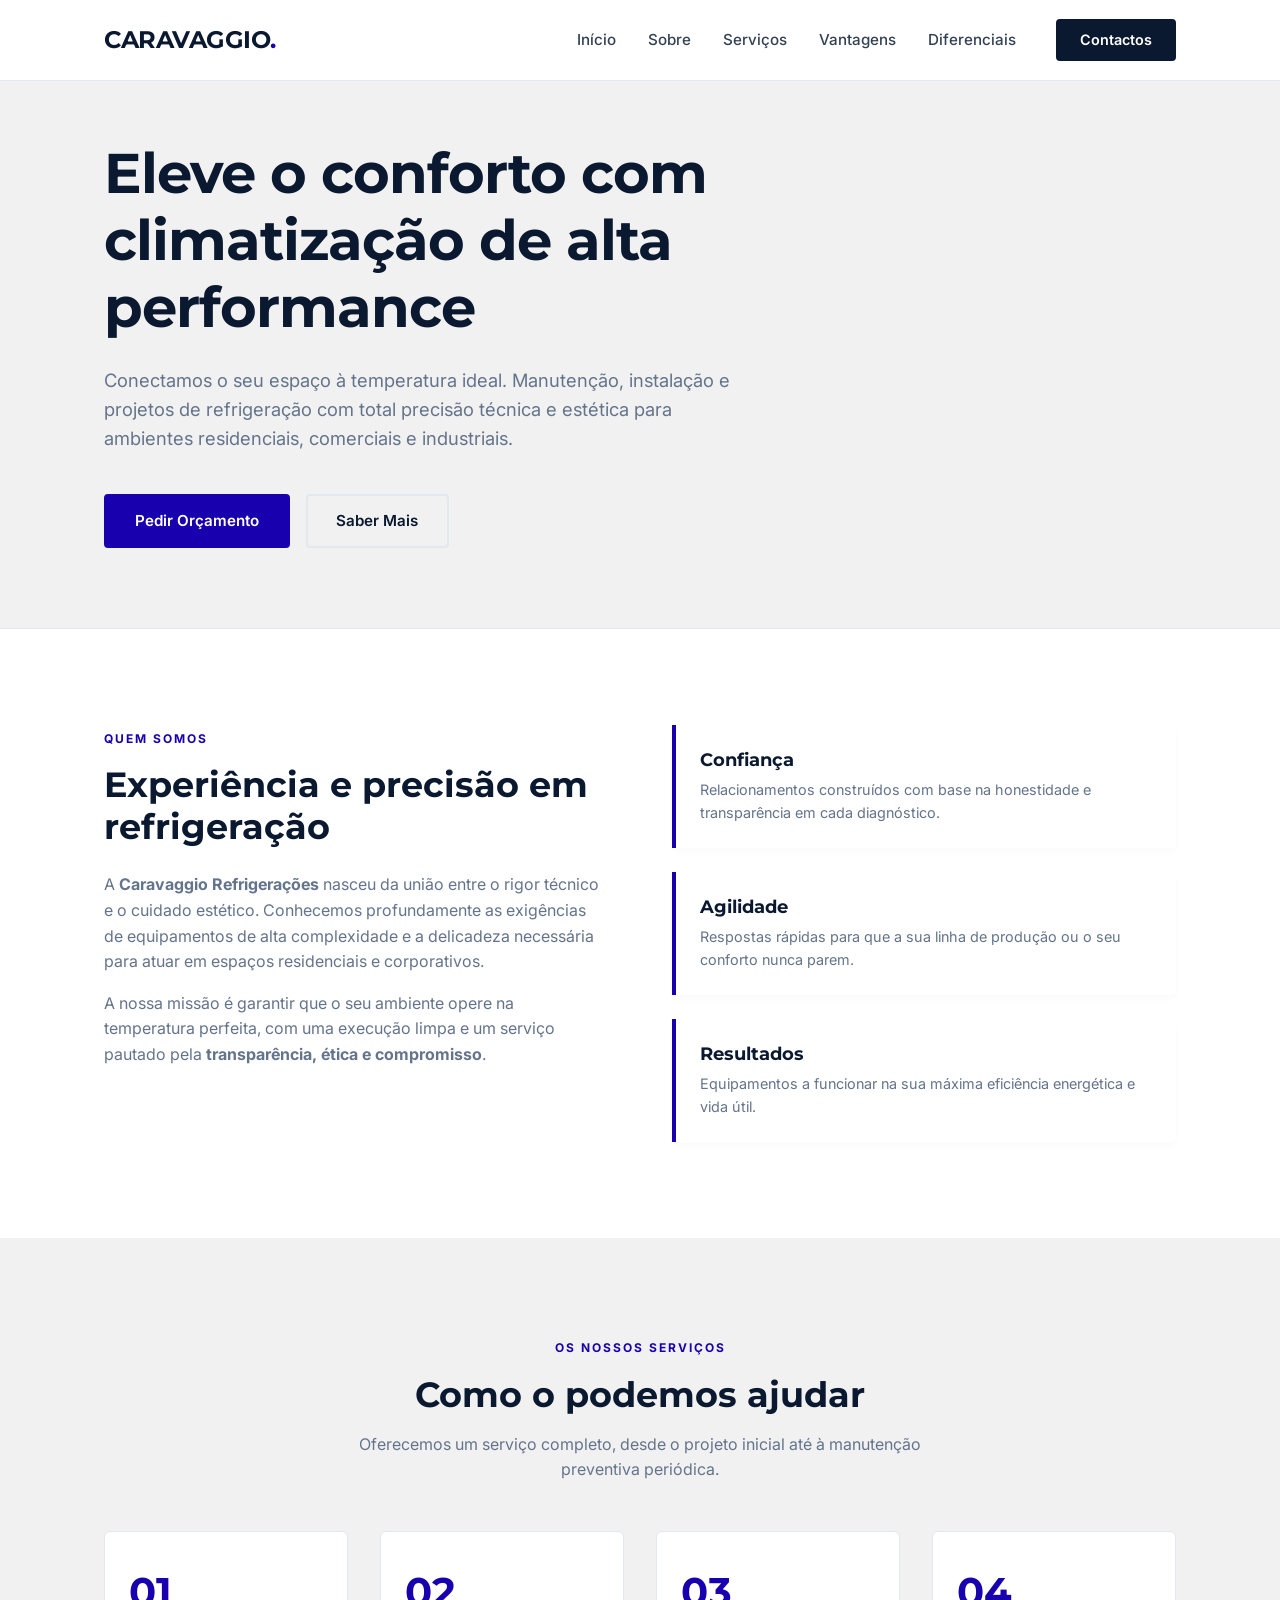
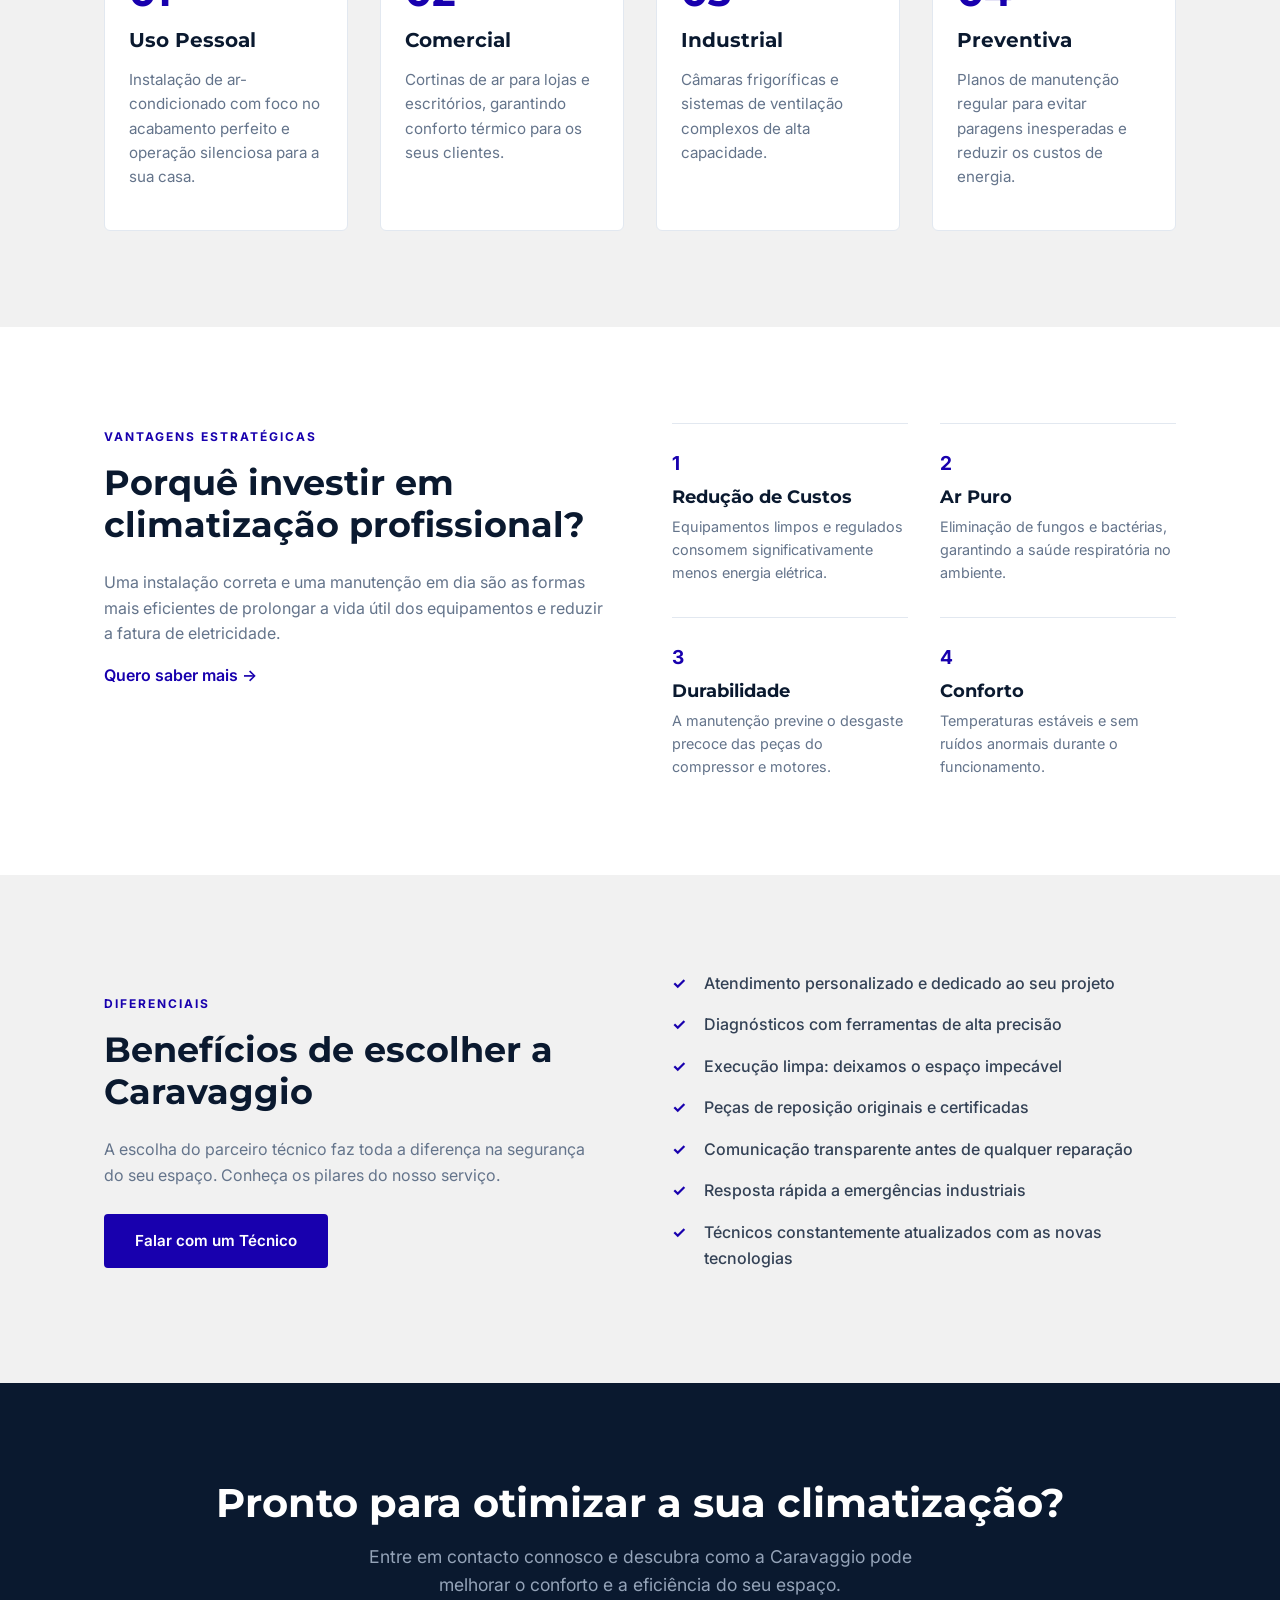
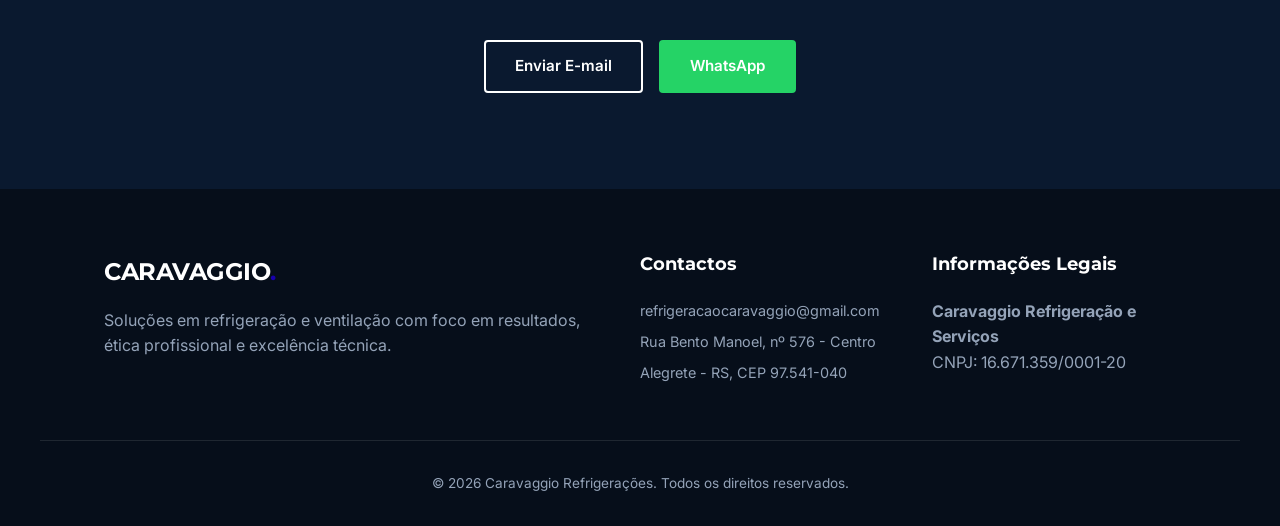
==== index.html @ f985c228 "Add files via upload" ====
<!DOCTYPE html>
<html lang="pt-PT">
<head>
    <meta charset="UTF-8">
    <meta name="viewport" content="width=device-width, initial-scale=1.0">
    <title>Caravaggio Refrigerações | Soluções em Climatização</title>
    <link rel="preconnect" href="https://fonts.googleapis.com">
    <link rel="preconnect" href="https://fonts.gstatic.com" crossorigin>
    <link href="https://fonts.googleapis.com/css2?family=Inter:wght@300;400;500;600&family=Montserrat:wght@500;600;700&display=swap" rel="stylesheet">
    <link rel="stylesheet" href="style.css">
</head>
<body>

    <header class="header" id="header">
        <div class="container header-inner">
            <a href="#" class="logo">CARAVAGGIO<span>.</span></a>
            
            <nav class="navbar" id="navbar">
                <ul class="nav-links">
                    <li><a href="#inicio">Início</a></li>
                    <li><a href="#sobre">Sobre</a></li>
                    <li><a href="#servicos">Serviços</a></li>
                    <li><a href="#vantagens">Vantagens</a></li>
                    <li><a href="#diferenciais">Diferenciais</a></li>
                </ul>
                <a href="https://wa.me/5599460862" target="_blank" class="btn-contact-header">Contactos</a>
            </nav>

            <button class="menu-toggle" id="menu-toggle" aria-label="Abrir menu">
                <span></span>
                <span></span>
                <span></span>
            </button>
        </div>
    </header>

    <section class="hero" id="inicio">
        <div class="container hero-container">
            <div class="hero-content">
                <h1>Eleve o conforto com climatização de alta performance</h1>
                <p>Conectamos o seu espaço à temperatura ideal. Manutenção, instalação e projetos de refrigeração com total precisão técnica e estética para ambientes residenciais, comerciais e industriais.</p>
                <div class="hero-buttons">
                    <a href="https://wa.me/5599460862" target="_blank" class="btn btn-primary">Pedir Orçamento</a>
                    <a href="#sobre" class="btn btn-outline">Saber Mais</a>
                </div>
            </div>
        </div>
    </section>

    <section class="sobre section-padding" id="sobre">
        <div class="container grid-1-1">
            <div class="sobre-text">
                <span class="tag">QUEM SOMOS</span>
                <h2>Experiência e precisão em refrigeração</h2>
                <p>A <strong>Caravaggio Refrigerações</strong> nasceu da união entre o rigor técnico e o cuidado estético. Conhecemos profundamente as exigências de equipamentos de alta complexidade e a delicadeza necessária para atuar em espaços residenciais e corporativos.</p>
                <p>A nossa missão é garantir que o seu ambiente opere na temperatura perfeita, com uma execução limpa e um serviço pautado pela <strong>transparência, ética e compromisso</strong>.</p>
            </div>
            <div class="sobre-cards">
                <div class="mini-card">
                    <h3>Confiança</h3>
                    <p>Relacionamentos construídos com base na honestidade e transparência em cada diagnóstico.</p>
                </div>
                <div class="mini-card">
                    <h3>Agilidade</h3>
                    <p>Respostas rápidas para que a sua linha de produção ou o seu conforto nunca parem.</p>
                </div>
                <div class="mini-card">
                    <h3>Resultados</h3>
                    <p>Equipamentos a funcionar na sua máxima eficiência energética e vida útil.</p>
                </div>
            </div>
        </div>
    </section>

    <section class="servicos section-padding bg-light" id="servicos">
        <div class="container">
            <div class="section-header text-center">
                <span class="tag">OS NOSSOS SERVIÇOS</span>
                <h2>Como o podemos ajudar</h2>
                <p>Oferecemos um serviço completo, desde o projeto inicial até à manutenção preventiva periódica.</p>
            </div>
            <div class="grid-4">
                <div class="card-num">
                    <span class="num">01</span>
                    <h3>Uso Pessoal</h3>
                    <p>Instalação de ar-condicionado com foco no acabamento perfeito e operação silenciosa para a sua casa.</p>
                </div>
                <div class="card-num">
                    <span class="num">02</span>
                    <h3>Comercial</h3>
                    <p>Cortinas de ar para lojas e escritórios, garantindo conforto térmico para os seus clientes.</p>
                </div>
                <div class="card-num">
                    <span class="num">03</span>
                    <h3>Industrial</h3>
                    <p>Câmaras frigoríficas e sistemas de ventilação complexos de alta capacidade.</p>
                </div>
                <div class="card-num">
                    <span class="num">04</span>
                    <h3>Preventiva</h3>
                    <p>Planos de manutenção regular para evitar paragens inesperadas e reduzir os custos de energia.</p>
                </div>
            </div>
        </div>
    </section>

    <section class="vantagens section-padding" id="vantagens">
        <div class="container grid-1-1">
            <div class="vantagens-text">
                <span class="tag">VANTAGENS ESTRATÉGICAS</span>
                <h2>Porquê investir em climatização profissional?</h2>
                <p>Uma instalação correta e uma manutenção em dia são as formas mais eficientes de prolongar a vida útil dos equipamentos e reduzir a fatura de eletricidade.</p>
                <a href="https://wa.me/5599460862" target="_blank" class="link-arrow">Quero saber mais &rarr;</a>
            </div>
            <div class="vantagens-grid">
                <div class="v-item">
                    <span class="v-num">1</span>
                    <h3>Redução de Custos</h3>
                    <p>Equipamentos limpos e regulados consomem significativamente menos energia elétrica.</p>
                </div>
                <div class="v-item">
                    <span class="v-num">2</span>
                    <h3>Ar Puro</h3>
                    <p>Eliminação de fungos e bactérias, garantindo a saúde respiratória no ambiente.</p>
                </div>
                <div class="v-item">
                    <span class="v-num">3</span>
                    <h3>Durabilidade</h3>
                    <p>A manutenção previne o desgaste precoce das peças do compressor e motores.</p>
                </div>
                <div class="v-item">
                    <span class="v-num">4</span>
                    <h3>Conforto</h3>
                    <p>Temperaturas estáveis e sem ruídos anormais durante o funcionamento.</p>
                </div>
            </div>
        </div>
    </section>

    <section class="diferenciais section-padding bg-light" id="diferenciais">
        <div class="container grid-1-1 align-center">
            <div class="dif-text">
                <span class="tag">DIFERENCIAIS</span>
                <h2>Benefícios de escolher a Caravaggio</h2>
                <p>A escolha do parceiro técnico faz toda a diferença na segurança do seu espaço. Conheça os pilares do nosso serviço.</p>
                <br>
                <a href="https://wa.me/5599460862" target="_blank" class="btn btn-primary">Falar com um Técnico</a>
            </div>
            <div class="dif-list-wrapper">
                <ul class="dif-list">
                    <li>Atendimento personalizado e dedicado ao seu projeto</li>
                    <li>Diagnósticos com ferramentas de alta precisão</li>
                    <li>Execução limpa: deixamos o espaço impecável</li>
                    <li>Peças de reposição originais e certificadas</li>
                    <li>Comunicação transparente antes de qualquer reparação</li>
                    <li>Resposta rápida a emergências industriais</li>
                    <li>Técnicos constantemente atualizados com as novas tecnologias</li>
                </ul>
            </div>
        </div>
    </section>

    <section class="cta-bottom section-padding">
        <div class="container text-center">
            <h2>Pronto para otimizar a sua climatização?</h2>
            <p>Entre em contacto connosco e descubra como a Caravaggio pode melhorar o conforto e a eficiência do seu espaço.</p>
            <div class="cta-buttons center">
                <a href="mailto:refrigeracaocaravaggio@gmail.com" class="btn btn-outline-white">Enviar E-mail</a>
                <a href="https://wa.me/5599460862" target="_blank" class="btn btn-whatsapp">WhatsApp</a>
            </div>
        </div>
    </section>

    <footer class="footer">
        <div class="container footer-grid">
            <div class="footer-col">
                <a href="https://www.instagram.com/caravaggio_refrigeracao/" target="_blank" class="logo-footer">CARAVAGGIO<span>.</span></a>
                <p>Soluções em refrigeração e ventilação com foco em resultados, ética profissional e excelência técnica.</p>
            </div>
            <div class="footer-col">
                <h4>Contactos</h4>
                <ul>
                    <li>refrigeracaocaravaggio@gmail.com</li>
                    <li>Rua Bento Manoel, nº 576 - Centro</li>
                    <li>Alegrete - RS, CEP 97.541-040</li>
                </ul>
            </div>
            <div class="footer-col">
                <h4>Informações Legais</h4>
                <p><strong>Caravaggio Refrigeração e Serviços</strong><br>CNPJ: 16.671.359/0001-20</p>
            </div>
        </div>
        <div class="container footer-bottom">
            <p>&copy; 2026 Caravaggio Refrigerações. Todos os direitos reservados.</p>
        </div>
    </footer>

    <script src="script.js"></script>
</body>
</html>
---- style.css ----
/* Variáveis de cor inspiradas no minimalismo industrial e ártico */
:root {
    --primary-dark: #0A192F; 
    --primary-blue: #1800AE;
    --text-main: #334155;
    --text-light: #64748B;
    --bg-white: #FFFFFF;
    --bg-light: #f1f1f1;
    --border-color: #E2E8F0;
    
    --font-heading: 'Montserrat', sans-serif;
    --font-body: 'Inter', sans-serif;
    
    --transition: all 0.3s ease;
}

* {
    margin: 0;
    padding: 0;
    box-sizing: border-box;
}

html {
    scroll-behavior: smooth;
}

body {
    font-family: var(--font-body);
    color: var(--text-main);
    line-height: 1.6;
    background-color: var(--bg-white);
}

.container {
    max-width: 1200px;
    margin: 0 auto;
    padding: 0 5%;
}

.section-padding {
    padding: 6rem 0;
}

.bg-light {
    background-color: var(--bg-light);
}

.text-center { text-align: center; }
.center { justify-content: center; }

h1, h2, h3, h4 {
    font-family: var(--font-heading);
    color: var(--primary-dark);
    line-height: 1.2;
}

.tag {
    display: inline-block;
    font-size: 0.75rem;
    font-weight: 700;
    letter-spacing: 2px;
    color: var(--primary-blue);
    text-transform: uppercase;
    margin-bottom: 1rem;
}

/* Header & Nav (Estrutura idêntica à referência) */
.header {
    position: fixed;
    top: 0;
    width: 100%;
    background-color: var(--bg-white);
    border-bottom: 1px solid var(--border-color);
    z-index: 1000;
    transition: var(--transition);
}

.header.scrolled {
    box-shadow: 0 4px 20px rgba(0,0,0,0.05);
}

.header-inner {
    display: flex;
    justify-content: space-between;
    align-items: center;
    height: 80px;
}

.logo, .logo-footer {
    font-family: var(--font-heading);
    font-size: 1.5rem;
    font-weight: 700;
    color: var(--primary-dark);
    text-decoration: none;
    letter-spacing: -0.5px;
}

.logo span, .logo-footer span {
    color: var(--primary-blue);
}

.navbar {
    display: flex;
    align-items: center;
    gap: 2.5rem;
}

.nav-links {
    display: flex;
    list-style: none;
    gap: 2rem;
}

.nav-links a {
    text-decoration: none;
    color: var(--text-main);
    font-weight: 500;
    font-size: 0.95rem;
    transition: var(--transition);
}

.nav-links a:hover {
    color: var(--primary-blue);
}

/* Botões */
.btn {
    display: inline-flex;
    align-items: center;
    justify-content: center;
    padding: 0.8rem 1.8rem;
    border-radius: 4px;
    font-weight: 600;
    text-decoration: none;
    transition: var(--transition);
    font-size: 0.95rem;
}

.btn-contact-header {
    background-color: var(--primary-dark);
    color: var(--bg-white);
    padding: 0.6rem 1.5rem;
    border-radius: 4px;
    text-decoration: none;
    font-weight: 600;
    font-size: 0.9rem;
    transition: var(--transition);
}

.btn-contact-header:hover {
    background-color: var(--primary-blue);
}

.btn-primary {
    background-color: var(--primary-blue);
    color: var(--bg-white);
    border: 2px solid var(--primary-blue);
}

.btn-primary:hover {
    background-color: #006b85;
    border-color: #006b85;
}

.btn-outline {
    background-color: transparent;
    color: var(--primary-dark);
    border: 2px solid var(--border-color);
}

.btn-outline:hover {
    border-color: var(--primary-dark);
}

.btn-outline-white {
    background-color: transparent;
    color: var(--bg-white);
    border: 2px solid var(--bg-white);
}

.btn-outline-white:hover {
    background-color: var(--bg-white);
    color: var(--primary-dark);
}

.btn-whatsapp {
    background-color: #25D366;
    color: white;
    border: 2px solid #25D366;
}

.btn-whatsapp:hover {
    background-color: #1ebc59;
    border-color: #1ebc59;
}

.link-arrow {
    color: var(--primary-blue);
    text-decoration: none;
    font-weight: 600;
    display: inline-block;
    margin-top: 1rem;
}

.link-arrow:hover {
    text-decoration: underline;
}

/* Menu Hamburger */
.menu-toggle {
    display: none;
    flex-direction: column;
    justify-content: space-between;
    width: 30px;
    height: 21px;
    background: transparent;
    border: none;
    cursor: pointer;
    z-index: 1001;
}

.menu-toggle span {
    width: 100%;
    height: 3px;
    background-color: var(--primary-dark);
    transition: var(--transition);
    border-radius: 2px;
}

/* Hero */
.hero {
    padding-top: 140px;
    padding-bottom: 80px;
    background-color: var(--bg-light);
    border-bottom: 1px solid var(--border-color);
}

.hero-content {
    max-width: 800px;
}

.hero h1 {
    font-size: 3.5rem;
    margin-bottom: 1.5rem;
    letter-spacing: -1px;
}

.hero p {
    font-size: 1.15rem;
    color: var(--text-light);
    margin-bottom: 2.5rem;
    max-width: 650px;
}

.hero-buttons {
    display: flex;
    gap: 1rem;
}

/* Grids Gerais */
.grid-1-1 {
    display: grid;
    grid-template-columns: 1fr 1fr;
    gap: 4rem;
}

.grid-4 {
    display: grid;
    grid-template-columns: repeat(4, 1fr);
    gap: 2rem;
    margin-top: 3rem;
}

.align-center {
    align-items: center;
}

/* Seção Sobre */
.sobre-text h2 {
    font-size: 2.2rem;
    margin-bottom: 1.5rem;
}

.sobre-text p {
    color: var(--text-light);
    margin-bottom: 1rem;
}

.sobre-cards {
    display: flex;
    flex-direction: column;
    gap: 1.5rem;
}

.mini-card {
    background: var(--bg-white);
    padding: 1.5rem;
    border-left: 4px solid var(--primary-blue);
    box-shadow: 0 4px 6px rgba(0,0,0,0.02);
    border-radius: 0 4px 4px 0;
}

.mini-card h3 {
    font-size: 1.1rem;
    margin-bottom: 0.5rem;
}

.mini-card p {
    font-size: 0.9rem;
    color: var(--text-light);
}

/* Serviços (O Nosso Processo) */
.section-header h2 {
    font-size: 2.2rem;
    margin-bottom: 1rem;
}

.section-header p {
    color: var(--text-light);
    max-width: 600px;
    margin: 0 auto;
}

.card-num {
    background: var(--bg-white);
    padding: 2.5rem 1.5rem;
    border: 1px solid var(--border-color);
    border-radius: 6px;
    transition: var(--transition);
}

.card-num:hover {
    transform: translateY(-5px);
    box-shadow: 0 10px 30px rgba(0,0,0,0.05);
}

.card-num .num {
    display: block;
    font-family: var(--font-heading);
    font-size: 2.5rem;
    font-weight: 700;
    color: var(--primary-blue);
    margin-bottom: 1rem;
    line-height: 1;
}

.card-num h3 {
    font-size: 1.25rem;
    margin-bottom: 1rem;
}

.card-num p {
    font-size: 0.95rem;
    color: var(--text-light);
}

/* Vantagens */
.vantagens-text h2 {
    font-size: 2.2rem;
    margin-bottom: 1.5rem;
}

.vantagens-text p {
    color: var(--text-light);
}

.vantagens-grid {
    display: grid;
    grid-template-columns: 1fr 1fr;
    gap: 2rem;
}

.v-item {
    border-top: 1px solid var(--border-color);
    padding-top: 1.5rem;
}

.v-num {
    color: var(--primary-blue);
    font-weight: 700;
    font-size: 1.2rem;
    display: block;
    margin-bottom: 0.5rem;
}

.v-item h3 {
    font-size: 1.1rem;
    margin-bottom: 0.5rem;
}

.v-item p {
    font-size: 0.9rem;
    color: var(--text-light);
}

/* Diferenciais */
.dif-text h2 {
    font-size: 2.2rem;
    margin-bottom: 1.5rem;
}

.dif-text p {
    color: var(--text-light);
}

.dif-list {
    list-style: none;
}

.dif-list li {
    position: relative;
    padding-left: 2rem;
    margin-bottom: 1rem;
    font-weight: 500;
    color: var(--text-main);
}

.dif-list li::before {
    content: "✓";
    position: absolute;
    left: 0;
    color: var(--primary-blue);
    font-weight: bold;
}

/* CTA Bottom */
.cta-bottom {
    background-color: var(--primary-dark);
    color: var(--bg-white);
}

.cta-bottom h2 {
    color: var(--bg-white);
    font-size: 2.5rem;
    margin-bottom: 1rem;
}

.cta-bottom p {
    color: #94A3B8;
    max-width: 600px;
    margin: 0 auto 2.5rem auto;
    font-size: 1.1rem;
}

.cta-buttons {
    display: flex;
    gap: 1rem;
}

/* Footer */
.footer {
    background-color: #060e1a;
    color: #94A3B8;
    padding: 4rem 0 2rem;
}

.footer-grid {
    display: grid;
    grid-template-columns: 2fr 1fr 1fr;
    gap: 3rem;
    margin-bottom: 3rem;
}

.logo-footer {
    color: var(--bg-white);
    display: block;
    margin-bottom: 1rem;
}

.footer-col h4 {
    color: var(--bg-white);
    font-size: 1.1rem;
    margin-bottom: 1.5rem;
}

.footer-col ul {
    list-style: none;
}

.footer-col ul li {
    margin-bottom: 0.5rem;
    font-size: 0.9rem;
}

.legal-links {
    margin-top: 1rem;
    display: flex;
    gap: 1rem;
}

.legal-links a {
    color: #94A3B8;
    text-decoration: none;
    font-size: 0.85rem;
}

.legal-links a:hover {
    color: var(--bg-white);
}

.footer-bottom {
    border-top: 1px solid rgba(255,255,255,0.1);
    padding-top: 2rem;
    text-align: center;
    font-size: 0.85rem;
}

/* Responsividade (Foco no Mobile Menu) */
@media (max-width: 992px) {
    .grid-1-1, .grid-4 {
        grid-template-columns: 1fr;
    }
    
    .grid-4 {
        grid-template-columns: 1fr 1fr;
    }

    .hero h1 {
        font-size: 2.8rem;
    }
    
    .footer-grid {
        grid-template-columns: 1fr;
    }
}

@media (max-width: 768px) {
    .menu-toggle {
        display: flex;
    }

    .navbar {
        position: fixed;
        top: 80px;
        left: -100%;
        width: 100%;
        height: calc(100vh - 80px);
        background-color: var(--bg-white);
        flex-direction: column;
        justify-content: flex-start;
        padding-top: 2rem;
        transition: var(--transition);
        gap: 2rem;
        border-top: 1px solid var(--border-color);
    }

    .navbar.active {
        left: 0;
    }

    .nav-links {
        flex-direction: column;
        align-items: center;
        gap: 1.5rem;
    }
    
    .nav-links a {
        font-size: 1.2rem;
    }

    .grid-4 {
        grid-template-columns: 1fr;
    }

    .hero-buttons {
        flex-direction: column;
    }
    
    .cta-buttons {
        flex-direction: column;
    }

    /* Animação do Hamburger */
    .menu-toggle.active span:nth-child(1) {
        transform: translateY(9px) rotate(45deg);
    }
    .menu-toggle.active span:nth-child(2) {
        opacity: 0;
    }
    .menu-toggle.active span:nth-child(3) {
        transform: translateY(-9px) rotate(-45deg);
    }
}
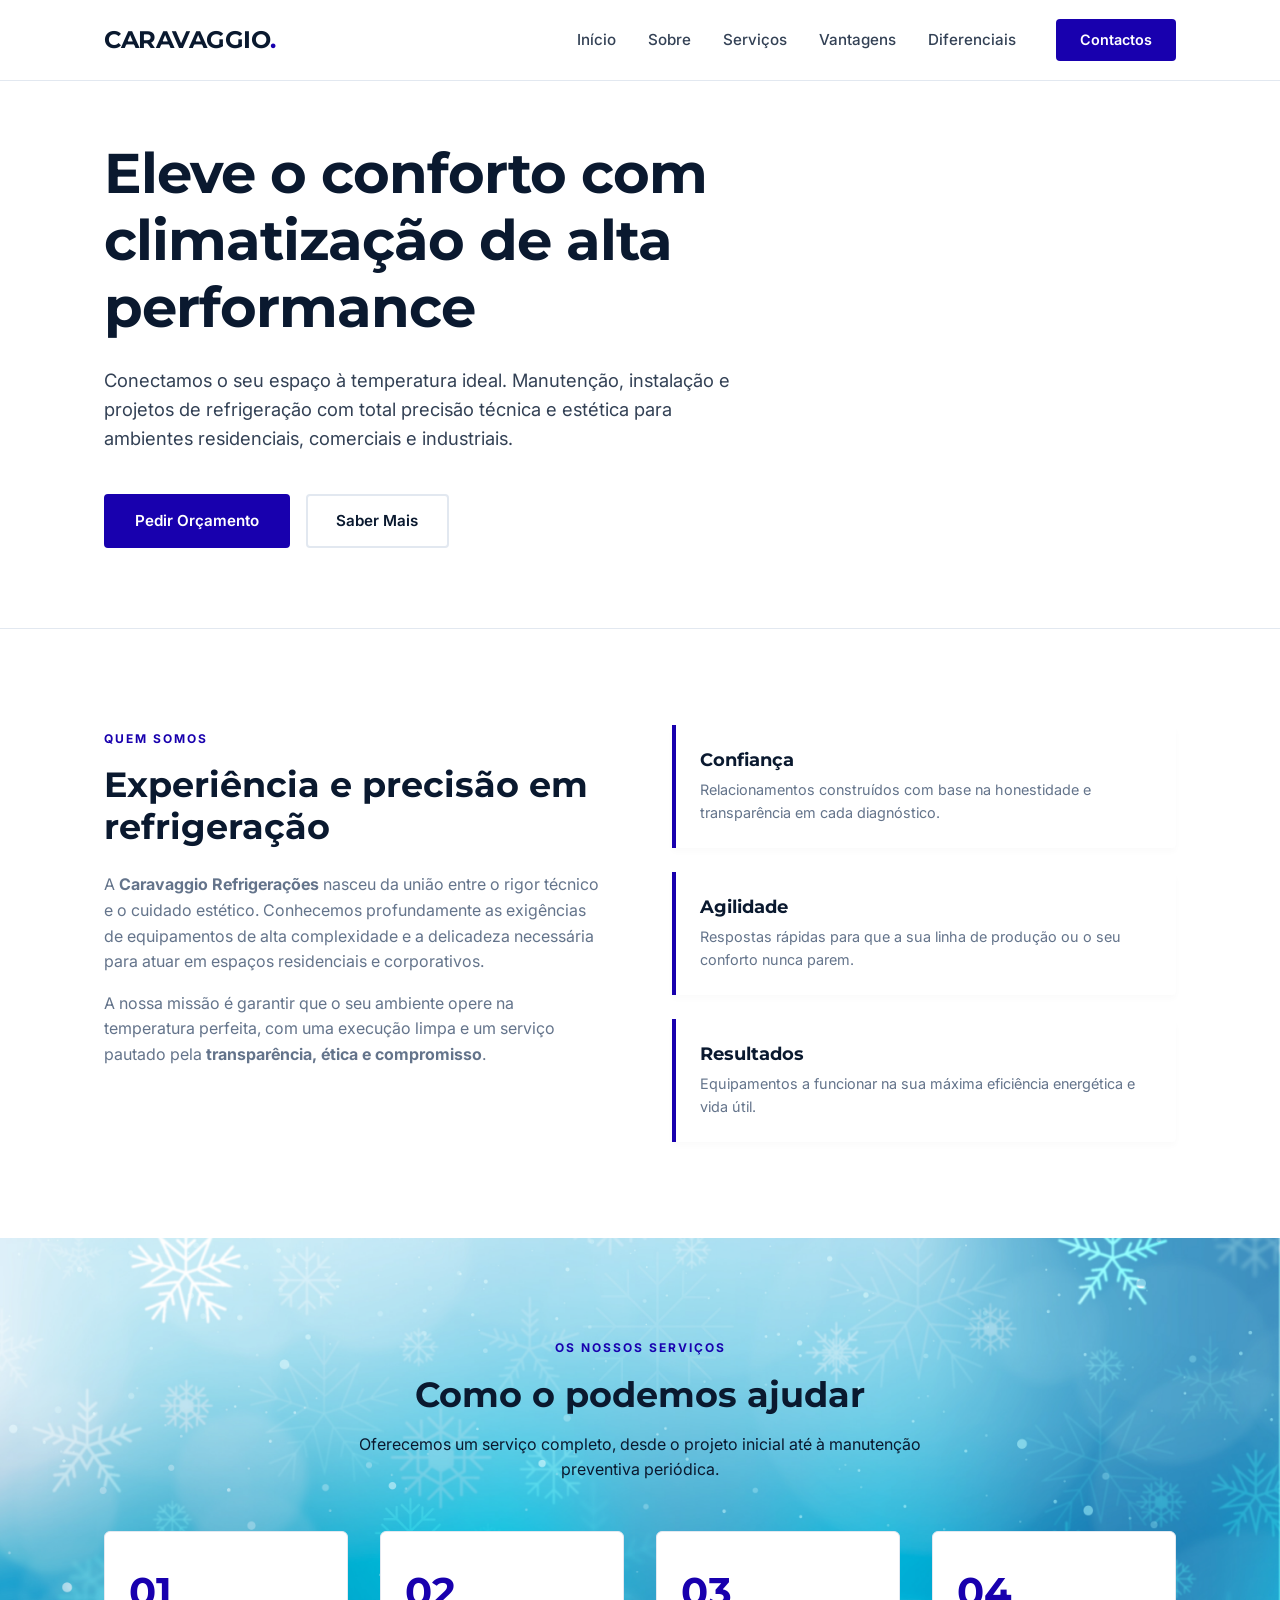
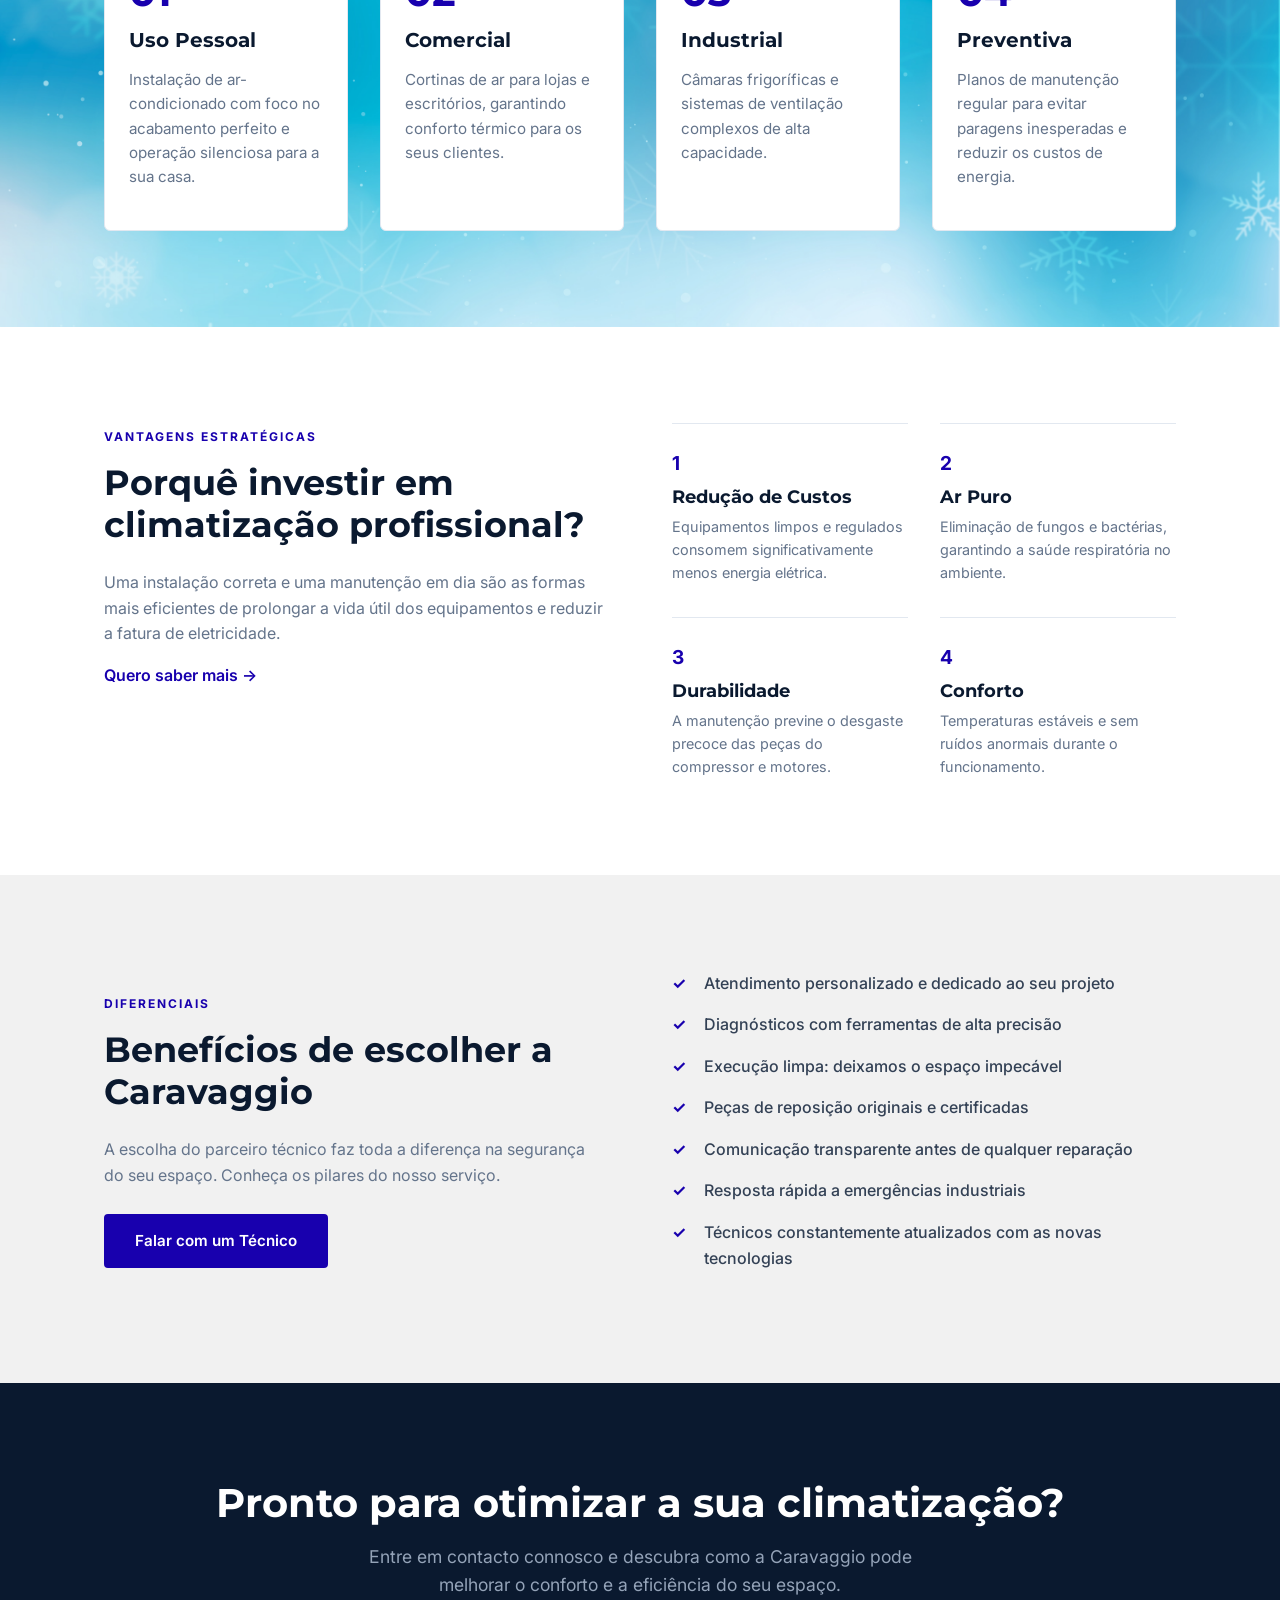
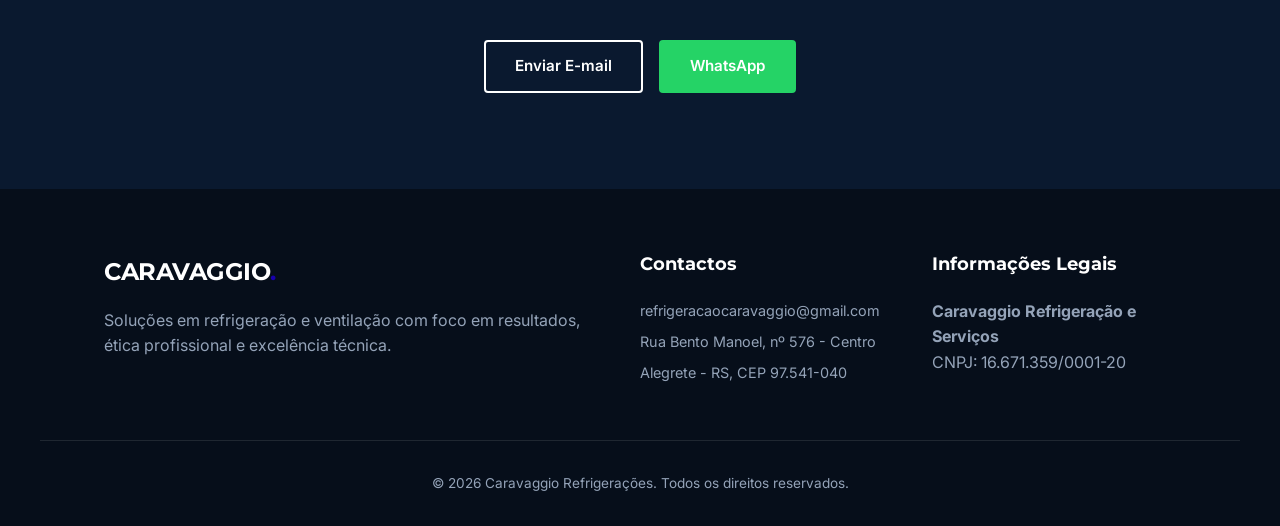
==== commit 0f0a1393: "Add Facebook domain verification meta tag Added Facebook domain verification meta tag." ====
--- a/index.html
+++ b/index.html
@@ -3,6 +3,7 @@
 <head>
     <meta charset="UTF-8">
     <meta name="viewport" content="width=device-width, initial-scale=1.0">
+    <meta name="facebook-domain-verification" content="5qx65bbi58a7djkpb542fw1zbami1u" />
     <title>Caravaggio Refrigerações | Soluções em Climatização</title>
     <link rel="preconnect" href="https://fonts.googleapis.com">
     <link rel="preconnect" href="https://fonts.gstatic.com" crossorigin>
@@ -197,4 +198,4 @@
 
     <script src="script.js"></script>
 </body>
-</html>+</html>
--- a/style.css
+++ b/style.css
@@ -137,7 +137,7 @@
 }
 
 .btn-contact-header {
-    background-color: var(--primary-dark);
+    background-color: var(--primary-blue);
     color: var(--bg-white);
     padding: 0.6rem 1.5rem;
     border-radius: 4px;
@@ -231,7 +231,8 @@
 .hero {
     padding-top: 140px;
     padding-bottom: 80px;
-    background-color: var(--bg-light);
+    background-image: url('assets/Floco-2.jpg');
+    background-size: cover;
     border-bottom: 1px solid var(--border-color);
 }
 
@@ -247,7 +248,7 @@
 
 .hero p {
     font-size: 1.15rem;
-    color: var(--text-light);
+    color: var(--text-main);
     margin-bottom: 2.5rem;
     max-width: 650px;
 }
@@ -311,13 +312,20 @@
 }
 
 /* Serviços (O Nosso Processo) */
+.servicos {
+    background-image: url('assets/Floco-1.jpg');
+    background-size: cover;
+    background-position: center; /* Garante que a imagem fique centralizada */
+    background-repeat: no-repeat;
+}
+
 .section-header h2 {
     font-size: 2.2rem;
     margin-bottom: 1rem;
 }
 
 .section-header p {
-    color: var(--text-light);
+    color: var(--primary-dark);
     max-width: 600px;
     margin: 0 auto;
 }
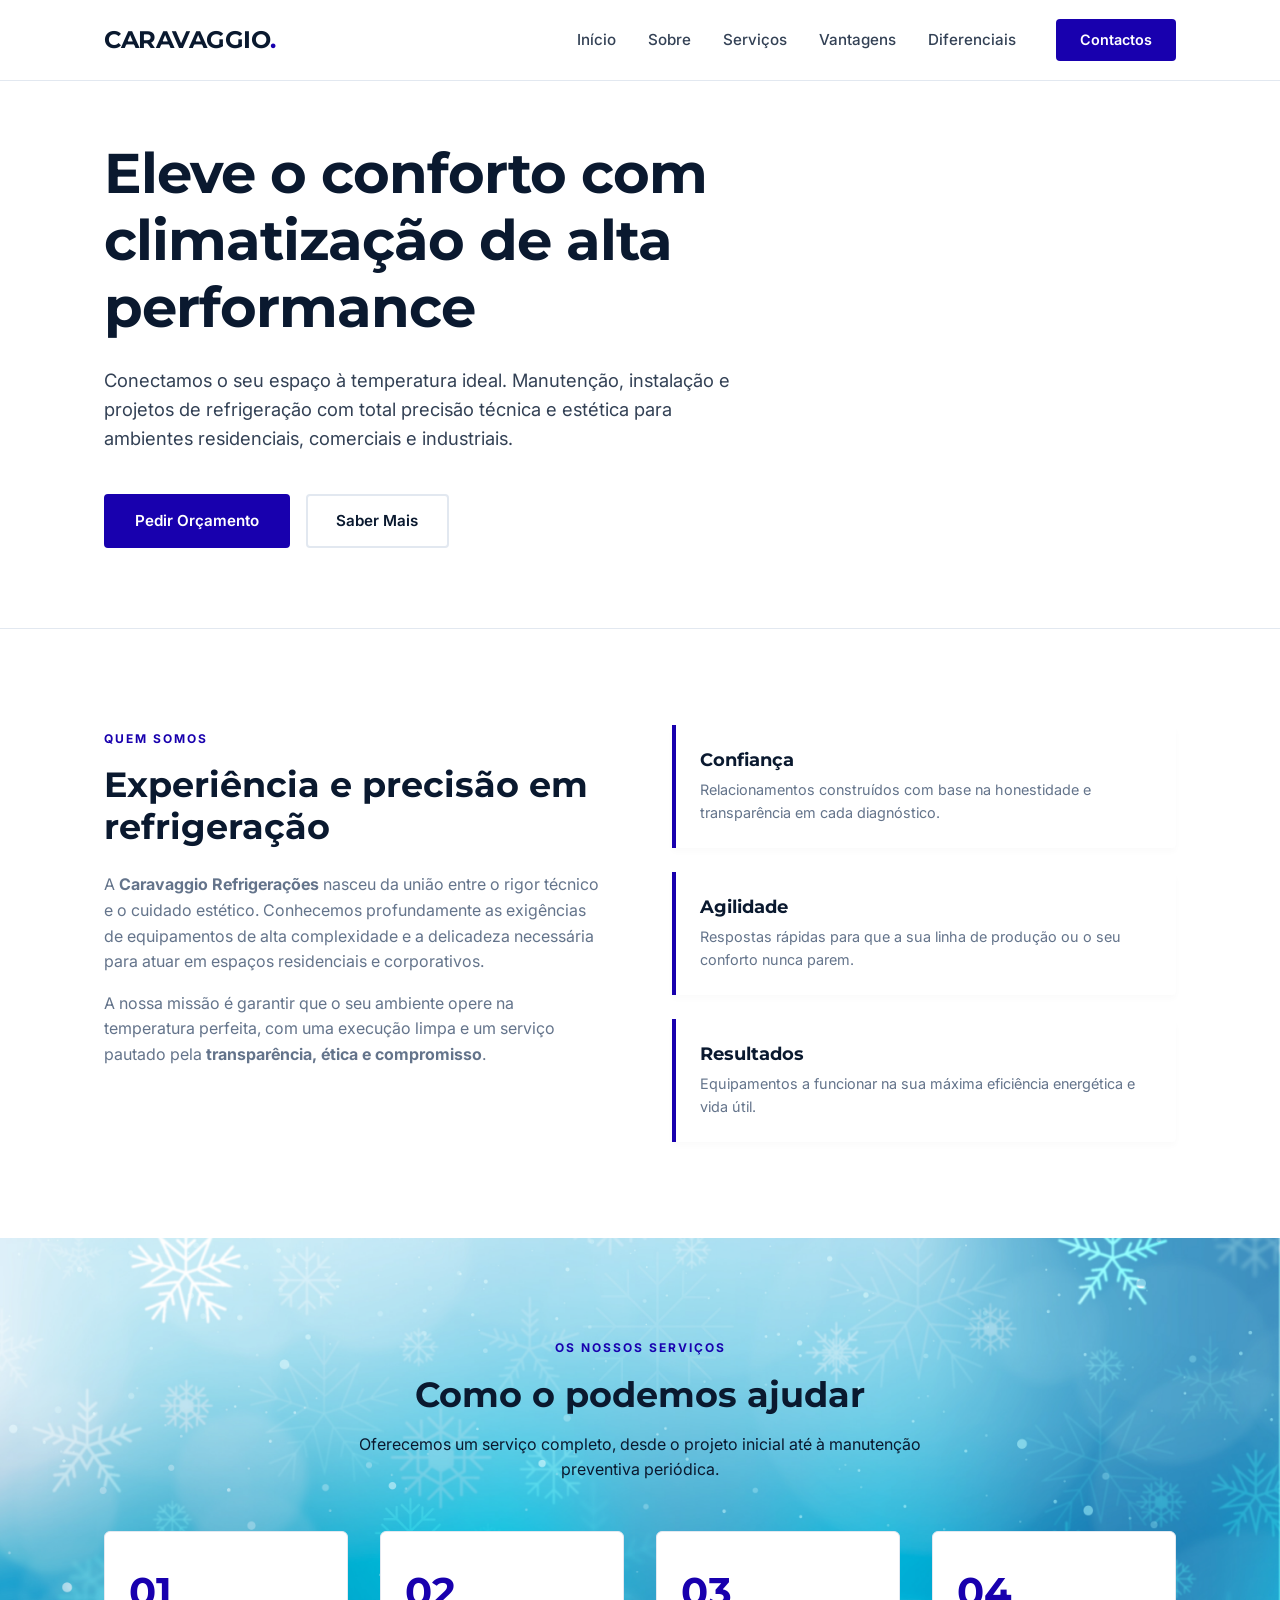
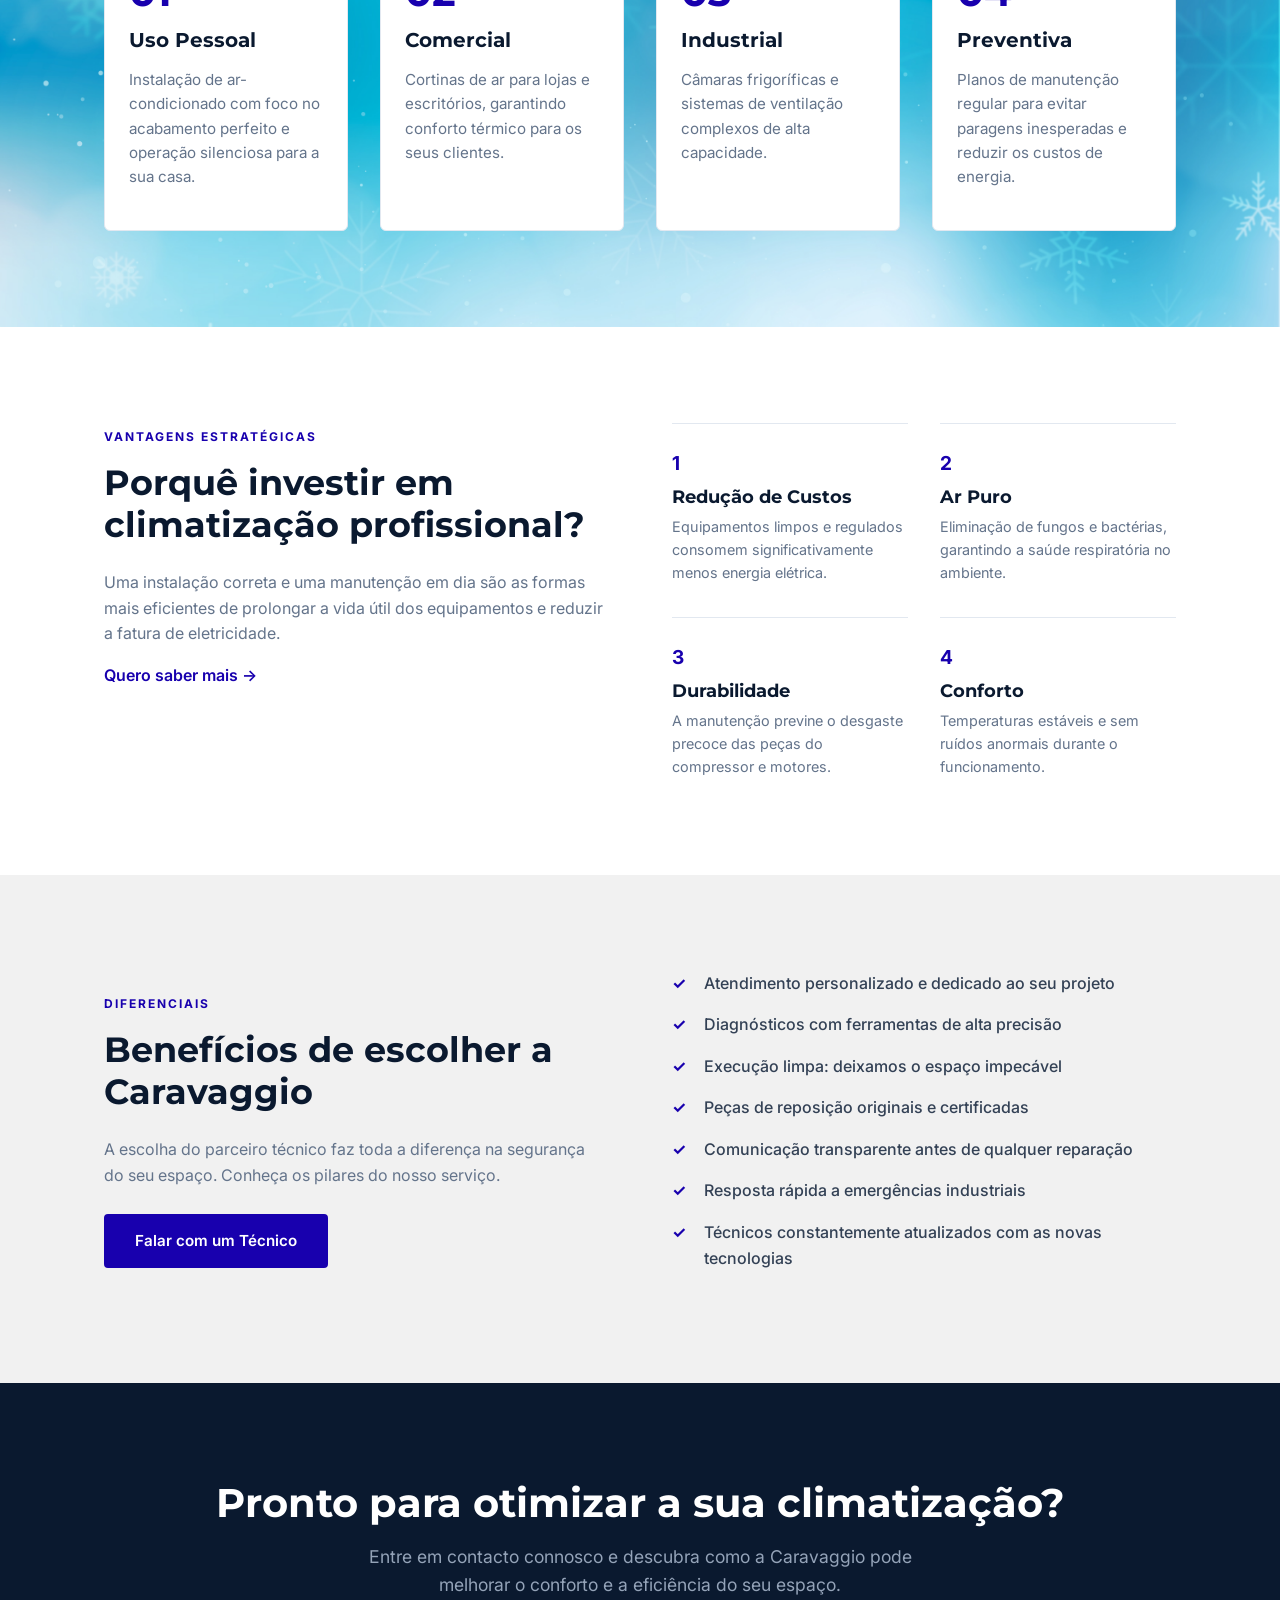
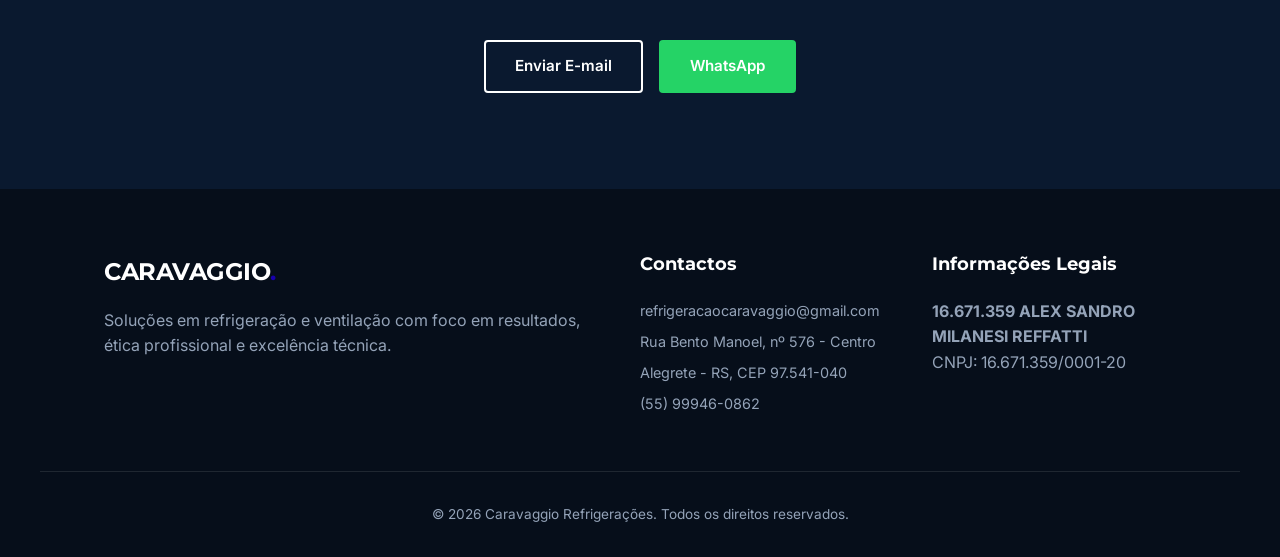
==== commit 6e5b006c: "Fix HTML formatting and structure" ====
--- a/index.html
+++ b/index.html
@@ -184,11 +184,12 @@
                     <li>refrigeracaocaravaggio@gmail.com</li>
                     <li>Rua Bento Manoel, nº 576 - Centro</li>
                     <li>Alegrete - RS, CEP 97.541-040</li>
+                    <li>(55) 99946-0862</li>
                 </ul>
             </div>
             <div class="footer-col">
                 <h4>Informações Legais</h4>
-                <p><strong>Caravaggio Refrigeração e Serviços</strong><br>CNPJ: 16.671.359/0001-20</p>
+                <p><strong>16.671.359 ALEX SANDRO MILANESI REFFATTI</strong><br>CNPJ: 16.671.359/0001-20</p>
             </div>
         </div>
         <div class="container footer-bottom">
